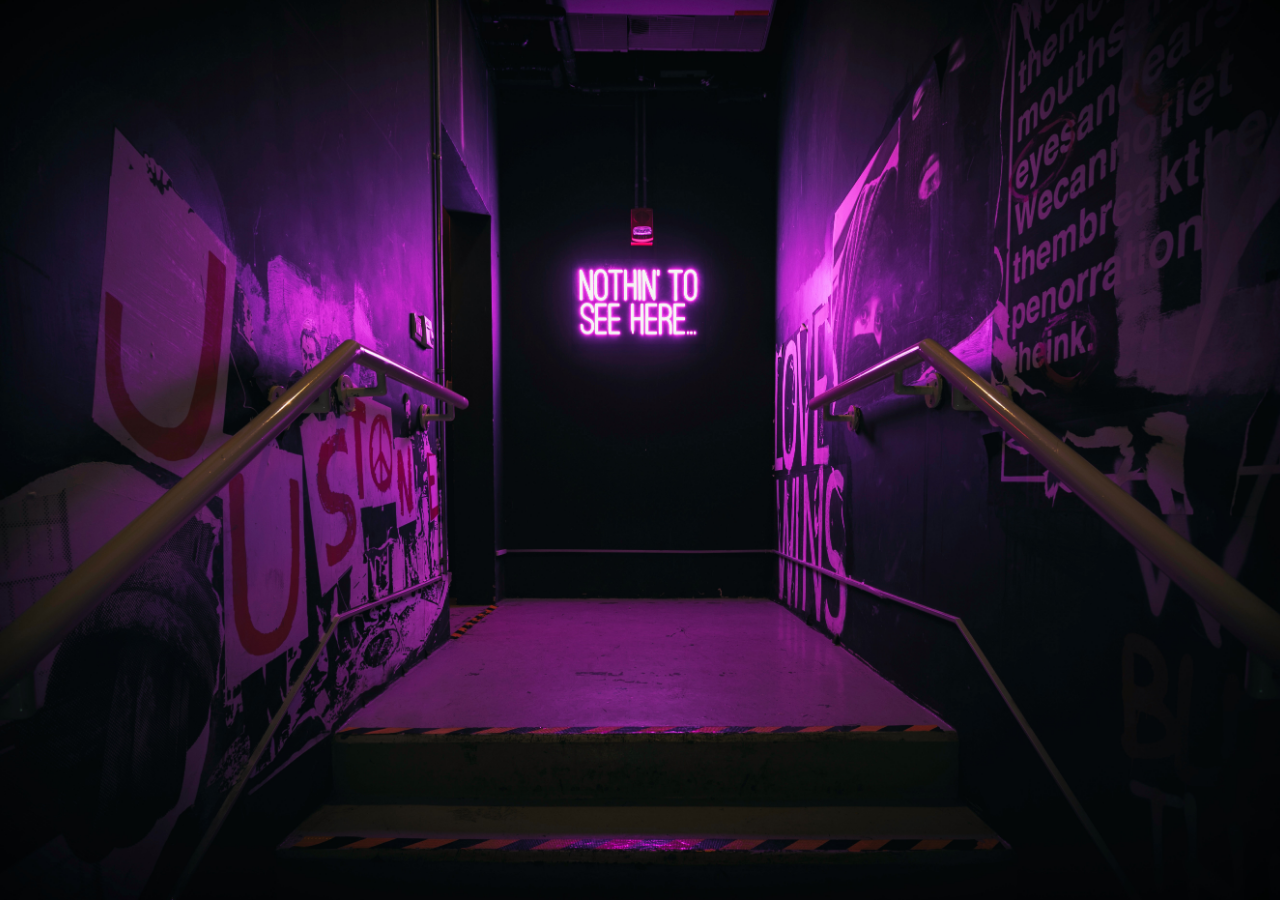
==== index.html @ 04dba034 "first commit" ====
<!DOCTYPE html>
<html lang="en">
  <head>
    <meta charset="UTF-8" />
    <meta http-equiv="X-UA-Compatible" content="IE=edge" />
    <meta name="viewport" content="width=device-width, initial-scale=1.0" />
    <title>Document</title>
    <link rel="stylesheet" href="./style.css" />
  </head>
  <body>
    <div class="backimg"></div>
  </body>
</html>
---- style.css ----
body {
  padding: 0;
  margin: 0;
}
.backimg {
  width: 100vw;

  height: 100vh;
  background-image: url("./images/kafklafj.png");
  background-size: cover;
  background-position: center;
}
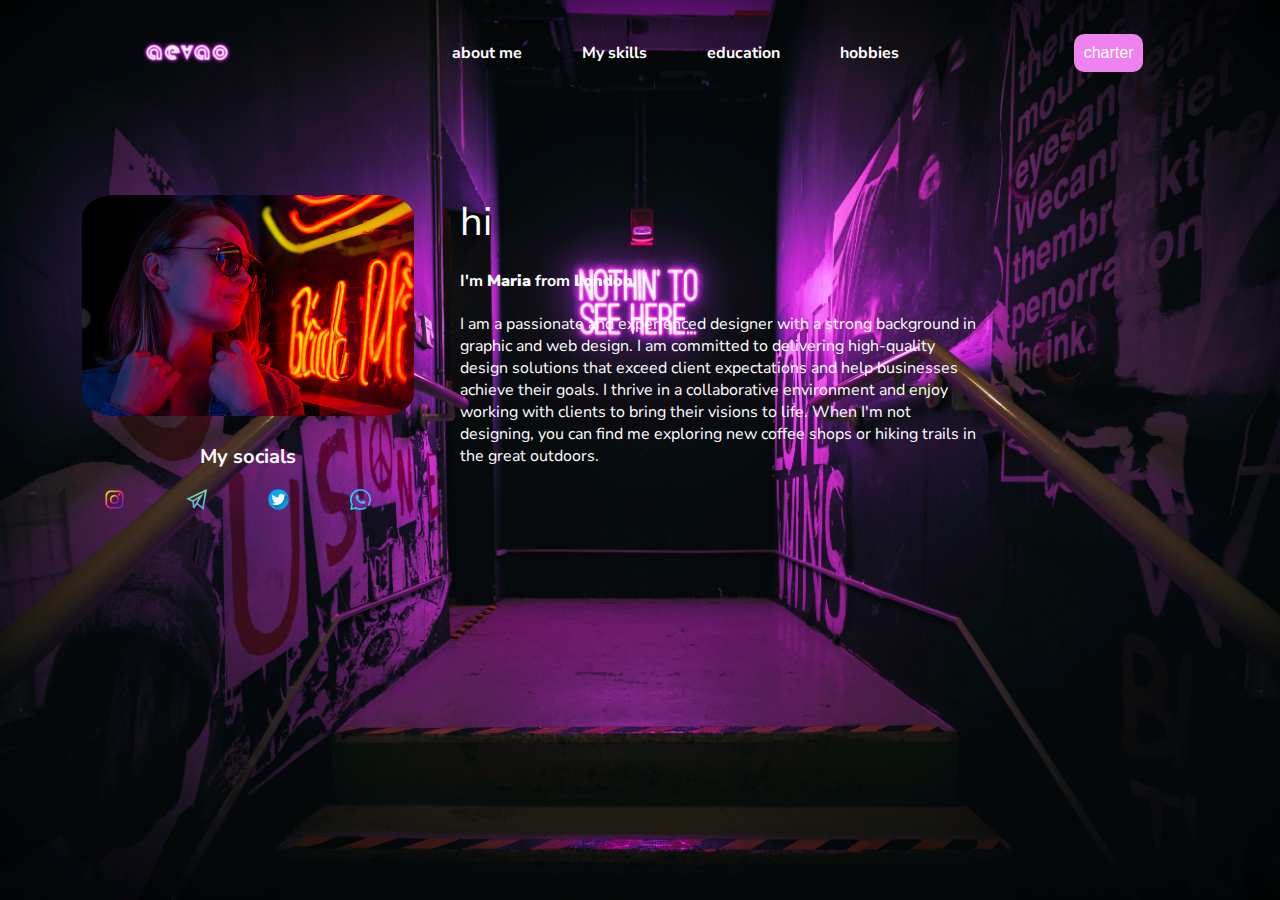
==== commit d2edbadd: "ending" ====
--- a/index.html
+++ b/index.html
@@ -5,9 +5,91 @@
     <meta http-equiv="X-UA-Compatible" content="IE=edge" />
     <meta name="viewport" content="width=device-width, initial-scale=1.0" />
     <title>Document</title>
-    <link rel="stylesheet" href="./style.css" />
+    <link rel="preconnect" href="https://fonts.googleapis.com">
+<link rel="preconnect" href="https://fonts.gstatic.com" crossorigin>
+<link href="https://fonts.googleapis.com/css2?family=Inter&family=Nunito+Sans:ital,wght@0,400;1,300&display=swap" rel="stylesheet">     
+    <link rel="stylesheet" href="./main.css" />
   </head>
   <body>
-    <div class="backimg"></div>
+    <div class="main">
+      <div class="container">
+        <!-- navbar start -->
+        <div class="navbar">
+          <img class="navbar__logo" src="./images/aevao.png" alt="" />
+          <!-- todo для других html файлов -->
+          <ul class="navbar__list">
+            <li class="list__item"><a href="./aboutme.html">about me</a></li>
+            <li class="list__item"><a href="./myskills.html">My skills</a></li>
+            <li class="list__item"><a href="./education.html">education</a></li>
+            <li class="list__item"><a href="./hobbies.html">hobbies</a></li>
+          </ul>
+          <!-- forms -->
+            <button class="navbar__btn"><a href="./forms.html" class="Navbar__bnt_url">charter</a></button>
+        <!-- forms -->
+        <img src="./images/burger_btn.png" alt="" class="navbar__burger_btn" />
+
+                    <!-- todo для других html файлов -->
+            <!--burger start  -->
+      <div class="burger-menu">
+        <div class="burger-menu__content">
+          <img
+            src="./images/cancel_btn.png"
+            alt=""
+            class="burger-menu__btn_close"
+          />
+          
+          <ul class="burger-menu__list">
+            <li class="burger-menu__item"><a href="./aboutme.html">about me</a></li>
+            <li class="burger-menu__item">
+              <a href="./myskills.html">My skills</a>
+            </li>
+            <li class="burger-menu__item"><a href="./education.html">education</a></li>
+            <li class="burger-menu__item"><a href="./hobbies.html">hobbies</a></li>
+          </ul>
+        </div>
+      </div>
+      <!-- burger end -->
+        </div>
+        
+        <!-- navbar end -->
+        <!-- header start -->
+        <div class="header">
+          <div class="header__left">
+            <img src="./images/last aftor.jpg" alt="" class="header__left_img">
+            <h4 class="header__left_title">My socials</h4>
+            <ul class="header__left__list">
+              <li class="header__list_socials"><a href="#"><img src="./images/instagram.png" alt="" class="header__socials"></a></li>
+              <li class="header__list_socials"><a href="#"><img src="./images/telegram.png" alt="" class="header__socials"></a></li>
+              <li class="header__list_socials"><a href="#"><img src="./images/twitter (1).png" alt="" class="header__socials"></a></li>
+              <li class="header__list_socials"><a href="#"><img src="./images/whatsapp.png" alt="" class="header__socials"></a></li>
+              
+            </ul>
+            
+          </div>
+          <div class="header__right">
+            <div class="header__right_title">hi</div>
+            <div class="header__right_info">
+              <h4 class="header__right_name">I'm <b>Maria</b> from <b>London</b></h4>
+              <p class="header__right_desc">I am a passionate and experienced designer with a strong background in graphic and web design. I am committed to delivering high-quality design solutions that exceed client expectations and help businesses achieve their goals. I thrive in a collaborative environment and enjoy working with clients to bring their visions to life. When I'm not designing, you can find me exploring new coffee shops or hiking trails in the great outdoors.</p>
+            </div>
+          </div>
+        </div>
+        <!-- header end -->
+      </div>
+    </div>
+    <script>
+      let openBtn = document.querySelector(".navbar__burger_btn");
+      let closeBtn = document.querySelector(".burger-menu__btn_close");
+      let burgerMenu = document.querySelector(".burger-menu");
+
+      openBtn.addEventListener(
+        "click",
+        () => (burgerMenu.style.display = "block")
+      );
+      closeBtn.addEventListener(
+        "click",
+        () => (burgerMenu.style.display = "none")
+      );
+    </script>
   </body>
 </html>
--- a/main.css
+++ b/main.css
@@ -0,0 +1,233 @@
+body {
+  padding: 0;
+  margin: 0;
+  font-family: 'Inter', sans-serif;
+  font-family: 'Nunito Sans', sans-serif;
+}
+.main {
+  width: 100vw;
+
+  height: 100vh;
+  background-image: url("./images/kafklafj.png");
+  background-size: cover;
+  background-position: center;
+  
+}
+.container {
+  width: 90%;
+  margin: auto;
+  padding: 2% 0;}
+/* navbar start */
+  .navbar {
+    display: flex;
+    justify-content: space-around;
+    align-items: center;
+    
+   
+  }
+  
+  .navbar__logo {
+    width: 100px;
+    height: auto;
+  }
+  
+  .navbar__list {
+    display: flex;
+    list-style: none;
+   
+  }
+  
+  .list__item {
+    margin: 0 20px;
+    -webkit-animation: glow 1s ease-in-out infinite alternate;
+    -moz-animation: glow 1s ease-in-out infinite alternate;
+    animation: glow 1s ease-in-out infinite alternate;
+  }
+  
+  .list__item a {
+    text-decoration: none;
+    color: #fff;
+    font-weight: bold;
+    font-size: 16px;
+    padding: 5px 10px;
+    border-radius: 5px;
+    transition: all 0.3s ease-in-out;
+  }
+  
+  .list__item a:hover {
+    background-color: #ff00ff ;
+    color: #fff;
+    
+  }
+  .navbar__btn{
+    border: none;
+    background-color: violet;
+    color: white;
+    cursor: pointer;
+    padding: 10px;
+    border-radius: 10px;
+    font-size: 16px;
+  }
+  .Navbar__bnt_url{
+    -webkit-animation: glow 1s ease-in-out infinite alternate;
+    -moz-animation: glow 1s ease-in-out infinite alternate;
+    color: #fff;
+    text-decoration: none;
+  }
+  .navbar__burger_btn {
+    display: none;}
+  
+@-webkit-keyframes glow {
+  from {
+    text-shadow: 0 0 10px #fff, 0 0 20px #fff, 0 0 30px #e60073, 0 0 40px #e60073, 0 0 50px #e60073, 0 0 60px #e60073, 0 0 70px #e60073;
+  }
+  to {
+    text-shadow: 0 0 20px #fff, 0 0 30px #ff4da6, 0 0 40px #ff4da6, 0 0 50px #ff4da6, 0 0 60px #ff4da6, 0 0 70px #ff4da6, 0 0 80px #ff4da6;
+  }
+}
+/* navbar end */
+/* header start */
+.header{
+  display: flex;
+  width: 80%;
+  margin-top: 10%;
+}
+.header__left{
+  width: 40%;
+  display: flex;
+  flex-wrap: wrap;
+  justify-content: center;
+
+}
+.header__left_img{
+ width: 90%;
+ border-radius: 10%;
+}
+.header__left__list{
+  display: flex;
+  list-style: none;
+
+}
+.header__socials{
+  width: 25%;
+  cursor: pointer;
+}
+.header__left_title{
+  font-size: 20px;
+  color: #fff;
+  margin-bottom:  1%;
+  -webkit-animation: glow 1s ease-in-out infinite alternate;
+  -moz-animation: glow 1s ease-in-out infinite alternate;
+}
+.header__right{
+  width: 60%;
+  justify-content: center;
+}
+.header__right_title{
+  font-size: 40px;
+  -webkit-animation: glow 1s ease-in-out infinite alternate;
+  -moz-animation: glow 1s ease-in-out infinite alternate;
+  color: #fff;
+  padding-left: 5%;
+}
+.header__right_info{
+  -webkit-animation: glow 1s ease-in-out infinite alternate;
+  -moz-animation: glow 1s ease-in-out infinite alternate;
+  color: #fff;
+  padding-left: 5%;
+}
+
+/* header end */
+/* burger menu */
+.burger-menu {
+  width: 98%;
+  background-color: #1e1e20;
+  position: absolute;
+  z-index: 1;
+  top: 1;
+  right: 1;
+  left: 1;
+  border: 2px solid #fff;
+  border-radius: 10px;
+  display: none;
+}
+.burger-menu__content {
+  width: 100%;
+  height: 100%;
+  display: flex;
+  flex-direction: column;
+  justify-content: space-between;
+  align-items: center;
+}
+.burger-menu__btn_close {
+  width: 1%;
+  margin: 3% 0;
+  cursor: pointer;
+}
+.burger-menu__input {
+  width: 30%;
+  height: 10%;
+  background-color: transparent;
+  border: 1px solid #fff;
+  border-radius: 5px;
+}
+.burger-menu__list {
+  list-style-type: none;
+  padding: 0%;
+  height: 50%;
+  display: flex;
+  flex-direction: column;
+  justify-content: space-between;
+  align-items: center;
+}
+.burger-menu__item > a {
+  text-decoration: none;
+  color: #fff;
+}
+/* todo adaptive start */
+@media all and (max-width: 768px) {
+  .header{
+    width: 100%;
+  }
+  .header__right{
+    width: 50%;
+    justify-content: center;
+    
+}
+.header__left{
+  width: 50%;
+}
+.list__item a {
+  text-decoration: none;
+  color: #fff;
+  font-weight: bold;
+  font-size: 14px;
+  padding: 5px 10px;
+  border-radius: 5px;
+  transition: all 0.3s ease-in-out;
+}
+
+.navbar__list , .navbar__btn{
+  
+    display: none;
+  }
+  .navbar__burger_btn {
+    display: block;
+  }
+  .header__btn {
+    width: 35%;
+  }
+  .info-block {
+    flex-direction: column;
+    align-items: flex-start;
+    margin-bottom: 15px;
+  }
+  .info-block__title {
+    width: 85%;
+  }
+  .info-block__btn {
+    width: 30%;
+  }
+}
+
+/* todo adaptive end */